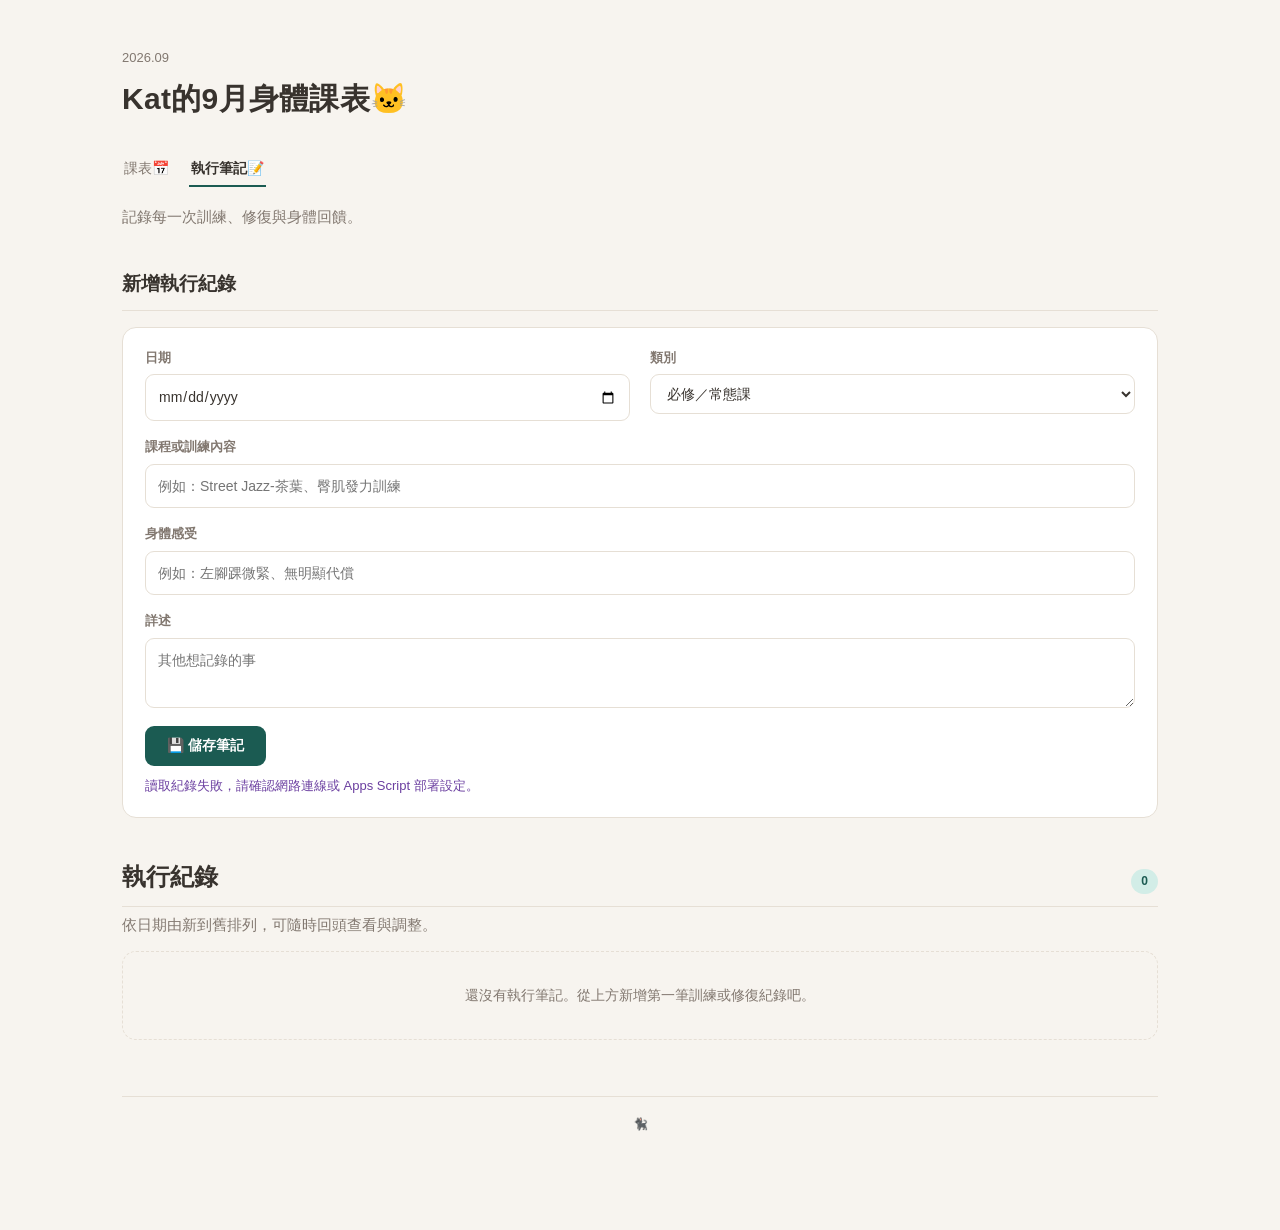
==== notes.html @ baeed86f "Update notes.html" ====
<!DOCTYPE html>
<html lang="zh-Hant">
<head>
<meta charset="UTF-8">
<meta name="viewport" content="width=device-width, initial-scale=1.0">
<title>Kat的9月身體課表🐱</title>
<link rel="stylesheet" href="style.css">
<style>
  .form-grid {
    display: grid;
    grid-template-columns: 1fr 1fr;
    gap: 16px 20px;
  }
  .field { display: flex; flex-direction: column; gap: 6px; }
  .field.full { grid-column: 1 / -1; }
  .field label { font-size: 13px; font-weight: 600; color: var(--ink-soft); }
  .field input,
  .field select,
  .field textarea {
    font: inherit;
    font-size: 14px;
    padding: 10px 12px;
    border: 1px solid var(--card-border);
    border-radius: var(--radius-sm);
    background: #fff;
    color: var(--ink);
  }
  .field textarea { resize: vertical; min-height: 70px; }
  .field input:focus,
  .field select:focus,
  .field textarea:focus {
    outline: none;
    border-color: var(--required);
  }
  .save-btn {
    margin-top: 18px;
    background: var(--required);
    color: #fff;
    border: none;
    border-radius: var(--radius-sm);
    padding: 11px 22px;
    font-size: 14px;
    font-weight: 600;
    cursor: pointer;
    display: inline-flex;
    align-items: center;
    gap: 8px;
  }
  .save-btn:hover { background: #275d59; }
  .save-btn:disabled { opacity: 0.6; cursor: default; }

  .section-head {
    display: flex;
    align-items: baseline;
    justify-content: space-between;
    border-bottom: 1px solid var(--card-border);
    padding-bottom: 10px;
    margin-bottom: 16px;
  }
  .section-head h2 { border: none; padding: 0; margin: 0; }
  .count-badge {
    font-size: 12px;
    background: var(--required-bg);
    color: var(--required);
    padding: 3px 10px;
    border-radius: 999px;
    font-weight: 700;
  }
  .list-empty {
    border: 1px dashed var(--card-border);
    border-radius: var(--radius);
    padding: 32px;
    text-align: center;
    color: var(--ink-soft);
    font-size: 14px;
  }
  .record {
    background: var(--card-bg);
    border: 1px solid var(--card-border);
    border-radius: var(--radius);
    padding: 16px 18px;
  }
  .record + .record { margin-top: 10px; }
  .record-head {
    display: flex;
    align-items: center;
    gap: 10px;
    flex-wrap: wrap;
    margin-bottom: 8px;
  }
  .record-head .date { font-weight: 700; font-size: 14px; }
  .record-row { font-size: 14px; margin: 4px 0; }
  .record-row .k { color: var(--ink-soft); margin-right: 6px; }
  .status-msg { font-size: 13px; margin-top: 10px; min-height: 18px; }
  .status-msg.error { color: var(--eval); }
  .status-msg.ok { color: var(--required); }

  @media (max-width: 760px) {
    .form-grid { grid-template-columns: 1fr; }
  }
</style>
</head>
<body>
<div class="page">

  <p class="eyebrow">2026.09</p>
  <h1>Kat的9月身體課表🐱</h1>

  <nav class="top-nav">
    <a href="index.html">課表📅</a>
    <a href="notes.html" class="active">執行筆記📝</a>
  </nav>

  <p class="subtitle" style="margin-top:18px;">記錄每一次訓練、修復與身體回饋。</p>

  <section>
    <h2>新增執行紀錄</h2>
    <div class="panel">
      <form id="record-form">
        <div class="form-grid">
          <div class="field">
            <label for="f-date">日期</label>
            <input type="date" id="f-date" required>
          </div>
          <div class="field">
            <label for="f-category">類別</label>
            <select id="f-category">
              <option value="必修／常態課">必修／常態課</option>
              <option value="練比賽">練比賽</option>
              <option value="培訓課">培訓課</option>
              <option value="培訓個人考核">培訓個人考核</option>
              <option value="休息日（復健修復日）">休息日（復健修復日）</option>
              <option value="比賽">比賽</option>
            </select>
          </div>
          <div class="field full">
            <label for="f-content">課程或訓練內容</label>
            <input type="text" id="f-content" placeholder="例如：Street Jazz-茶葉、臀肌發力訓練">
          </div>
          <div class="field full">
            <label for="f-feeling">身體感受</label>
            <input type="text" id="f-feeling" placeholder="例如：左腳踝微緊、無明顯代償">
          </div>
          <div class="field full">
            <label for="f-notes">詳述</label>
            <textarea id="f-notes" placeholder="其他想記錄的事"></textarea>
          </div>
        </div>
        <button type="submit" class="save-btn" id="save-btn">💾 儲存筆記</button>
        <div class="status-msg" id="status-msg"></div>
      </form>
    </div>
  </section>

  <section>
    <div class="section-head">
      <h2>執行紀錄</h2>
      <span class="count-badge" id="count-badge">0</span>
    </div>
    <p class="subtitle" style="margin-top:-10px; margin-bottom:14px;">依日期由新到舊排列，可隨時回頭查看與調整。</p>
    <div id="record-list">
      <div class="list-empty">還沒有執行筆記。從上方新增第一筆訓練或修復紀錄吧。</div>
    </div>
  </section>
  <footer class="page-footer">🐈‍⬛</footer>
</div>

<script>
/* =========================================================================
   設定：部署 Google Apps Script 後，把網址貼在這裡（見 README.md 說明）
   ========================================================================= */
const APPS_SCRIPT_URL = "https://script.google.com/macros/s/AKfycbySVd3Xya5lRk3UdAQt1q5fMiHv5o1clNNt7RWJyBEhRan_qo3HnUlLD-j3vZekSBdw/exec";

const form = document.getElementById('record-form');
const saveBtn = document.getElementById('save-btn');
const statusMsg = document.getElementById('status-msg');
const listEl = document.getElementById('record-list');
const countBadge = document.getElementById('count-badge');

function isConfigured() {
  return APPS_SCRIPT_URL && APPS_SCRIPT_URL.startsWith('http');
}

function setStatus(text, type) {
  statusMsg.textContent = text || '';
  statusMsg.className = 'status-msg' + (type ? ' ' + type : '');
}

function categoryClass(cat) {
  if (cat.includes('必修')) return 'required';
  if (cat.includes('練比賽')) return 'compete';
  if (cat.includes('培訓課')) return 'training';
  if (cat.includes('考核')) return 'eval';
  if (cat.includes('休息')) return 'rest';
  if (cat.includes('比賽')) return 'match';
  return 'required';
}

function renderRecords(records) {
  countBadge.textContent = records.length;
  if (!records.length) {
    listEl.innerHTML = '<div class="list-empty">還沒有執行筆記。從上方新增第一筆訓練或修復紀錄吧。</div>';
    return;
  }
  const sorted = [...records].sort((a, b) => (a.date < b.date ? 1 : -1));
  listEl.innerHTML = sorted.map(r => `
    <div class="record">
      <div class="record-head">
        <span class="date">${String(r.date).split('T')[0].split(' ')[0]}</span>
        <span class="tag ${categoryClass(r.category || '')}">${r.category || ''}</span>
      </div>
      ${r.content ? `<div class="record-row"><span class="k">課程／訓練內容</span>${r.content}</div>` : ''}
      ${r.feeling ? `<div class="record-row"><span class="k">身體感受</span>${r.feeling}</div>` : ''}
      ${r.notes ? `<div class="record-row"><span class="k">詳述</span>${r.notes}</div>` : ''}
    </div>
  `).join('');
}

async function loadRecords() {
  if (!isConfigured()) {
    setStatus('尚未設定 Apps Script 網址，請見 README.md 完成部署設定。', 'error');
    return;
  }
  try {
    const res = await fetch(`${APPS_SCRIPT_URL}?action=list`);
    const data = await res.json();
    renderRecords(data.records || []);
  } catch (err) {
    setStatus('讀取紀錄失敗，請確認網路連線或 Apps Script 部署設定。', 'error');
  }
}

form.addEventListener('submit', async (e) => {
  e.preventDefault();
  if (!isConfigured()) {
    setStatus('尚未設定 Apps Script 網址，請見 README.md 完成部署設定。', 'error');
    return;
  }

  const record = {
    date: document.getElementById('f-date').value,
    category: document.getElementById('f-category').value,
    content: document.getElementById('f-content').value.trim(),
    feeling: document.getElementById('f-feeling').value.trim(),
    notes: document.getElementById('f-notes').value.trim(),
  };

  if (!record.date) {
    setStatus('請選擇日期。', 'error');
    return;
  }

  saveBtn.disabled = true;
  setStatus('儲存中…');

  try {
    await fetch(APPS_SCRIPT_URL, {
      method: 'POST',
      headers: { 'Content-Type': 'text/plain;charset=utf-8' },
      body: JSON.stringify({ action: 'add', record }),
    });
    form.reset();
    setStatus('已儲存！', 'ok');
    await loadRecords();
  } catch (err) {
    setStatus('儲存失敗，請確認網路連線或 Apps Script 部署設定。', 'error');
  } finally {
    saveBtn.disabled = false;
  }
});

loadRecords();
</script>
</body>
</html>
---- style.css ----
/* ==========================================================================
   Kat 的 9 月身體重建課表 — 完整共用樣式 (style.css)
   ========================================================================== */

:root {
  --bg: #f7f4ef;          /* 溫暖的奶油杏白 */
  --card-bg: #ffffff;     /* 卡片純白 */
  --card-border: #e6dfd5; /* 暖調灰邊框 */
  --ink: #38332e;         /* 深可可色字體 */
  --ink-soft: #827870;    /* 次要文字 */

  /* 高對比、色彩分明且不撞色的人氣標籤色彩 */
  --required: #1b5b52;      /* 必修／常態課：深松石綠 */
  --required-bg: #d2ede7;
  
  --compete: #b83265;       /* 練比賽：桃粉色 */
  --compete-bg: #fce4ed;
  
  --training: #285494;      /* 培訓課：海軍藍 */
  --training-bg: #e2ecfd;
  
  --eval: #6b3fa0;          /* 培訓個人考核：神祕質感紫 */
  --eval-bg: #ece2f5;       /* 培訓個人考核背景：淺粉紫 */
  
  --rest: #37434f;          /* 休息日文字：深石板藍灰 */
  --rest-bg: #cfd6de;       /* 休息日整格背景：有感的灰藍色 */
  --rest-border: #b0bcc8;   /* 休息日整格邊框 */
  
  --match: #c46210;         /* 比賽：鮮明亮橘色 */
  --match-bg: #faeade;

  --warn-bg: #f7eae5;
  --warn-ink: #994c42;

  --nextmonth-bg: #f0f3f8;
  --nextmonth-border: #d4def0;
  --nextmonth-ink: #5a6e8c;

  --radius: 14px;
  --radius-sm: 9px;
}

* { box-sizing: border-box; }

html, body {
  margin: 0;
  padding: 0;
}

body {
  background: var(--bg);
  color: var(--ink);
  font-family: "Noto Sans TC", "PingFang TC", "Microsoft JhengHei", -apple-system, BlinkMacSystemFont, sans-serif;
  line-height: 1.6;
  -webkit-font-smoothing: antialiased;
}

.page {
  max-width: 1100px;
  margin: 0 auto;
  padding: 48px 32px 96px;
}

.eyebrow {
  font-size: 13px;
  color: var(--ink-soft);
  margin: 0 0 6px;
}

h1 {
  font-size: 30px;
  font-weight: 700;
  letter-spacing: 0.01em;
  margin: 0 0 8px;
  color: var(--ink);
}

.subtitle {
  color: var(--ink-soft);
  font-size: 15px;
  margin: 0;
}

.top-nav {
  display: flex;
  gap: 18px;
  margin: 28px 0 8px;
  font-size: 14px;
}

.top-nav a {
  color: var(--ink-soft);
  text-decoration: none;
  padding: 6px 2px;
  border-bottom: 2px solid transparent;
}

.top-nav a.active {
  color: var(--ink);
  border-bottom-color: var(--required);
  font-weight: 600;
}

.top-nav a:hover {
  color: var(--ink);
}

section {
  margin-top: 40px;
}

section > h2 {
  font-size: 19px;
  font-weight: 700;
  margin: 0 0 16px;
  color: var(--ink);
  border-bottom: 1px solid var(--card-border);
  padding-bottom: 10px;
}

.panel {
  background: var(--card-bg);
  border: 1px solid var(--card-border);
  border-radius: var(--radius);
  padding: 20px 22px;
}

.panel + .panel {
  margin-top: 14px;
}

.panel h3 {
  font-size: 14px;
  font-weight: 700;
  margin: 0 0 12px;
  color: var(--ink-soft);
}

.condition-row {
  display: grid;
  grid-template-columns: 96px 1fr;
  gap: 4px 16px;
  padding: 8px 0;
  border-top: 1px solid var(--card-border);
  font-size: 14px;
}

.condition-row:first-of-type { border-top: none; }

.condition-row .label {
  font-weight: 700;
  color: var(--compete);
}

.condition-row .flow span {
  color: var(--ink-soft);
}

.condition-row .flow .arrow {
  margin: 0 6px;
  color: #b7c0b9;
}

.panel p {
  margin: 6px 0;
  font-size: 14px;
}

/* legend */
.legend {
  display: flex;
  flex-wrap: wrap;
  gap: 8px 22px;
  font-size: 13px;
  color: var(--ink-soft);
  padding-bottom: 14px;
  border-bottom: 1px solid var(--card-border);
  margin-bottom: 16px;
}

.legend .dot {
  display: inline-block;
  width: 9px;
  height: 9px;
  border-radius: 2px;
  margin-right: 6px;
}

.dot.required { background: var(--required); }
.dot.compete { background: var(--compete); }
.dot.training { background: var(--training); }
.dot.eval { background: var(--eval); }
.dot.rest { background: var(--rest); }
.dot.match { background: var(--match); }

/* calendar (桌面版) */
.calendar-head {
  display: grid;
  grid-template-columns: repeat(7, 1fr);
  gap: 10px;
  font-size: 13px;
  color: var(--ink-soft);
  text-align: left;
  padding: 0 2px 8px;
}

.calendar {
  display: grid;
  grid-template-columns: repeat(7, 1fr);
  gap: 4px;
}

.day {
  background: var(--card-bg);
  border: 1px solid var(--card-border);
  border-radius: var(--radius-sm);
  min-height: 108px;
  padding: 10px 10px 8px;
  display: flex;
  flex-direction: column;
  gap: 6px;
  position: relative;
}

/* 讓整格休息日直接變暗、換色與加深邊框 */
.day.has-rest {
  background: var(--rest-bg) !important;
  border-color: var(--rest-border) !important;
}

.day.has-rest .date {
  color: var(--rest) !important;
}

.day.next-month {
  background: var(--nextmonth-bg);
  border-color: var(--nextmonth-border);
}

.day.next-month .date {
  color: var(--nextmonth-ink);
}

.day-top {
  display: flex;
  align-items: baseline;
  gap: 6px;
}

.day .date {
  font-weight: 700;
  font-size: 13px;
  color: var(--ink);
}

.day .weekday {
  display: none;
  font-size: 12px;
  color: var(--ink-soft);
}

.day-tags {
  display: flex;
  flex-direction: column;
  gap: 6px;
  flex: 1;
}

.tag {
  display: block;
  font-size: 11px;
  padding: 4px 6px;
  border-radius: 5px;
  line-height: 1.3;
  width: 100%;
  word-break: break-all;
  box-sizing: border-box;
}

.tag.required { background: var(--required-bg); color: var(--required); }
.tag.compete { background: var(--compete-bg); color: var(--compete); }
.tag.training { background: var(--training-bg); color: var(--training); }
.tag.eval { background: var(--eval-bg); color: var(--eval); }
.tag.rest { background: transparent; color: var(--rest); font-weight: 700; padding: 2px 0; }
.tag.match { background: var(--match-bg); color: var(--match); }

/* section header row */
.section-head {
  display: flex;
  align-items: baseline;
  justify-content: space-between;
  flex-wrap: wrap;
  gap: 10px 16px;
  border-bottom: 1px solid var(--card-border);
  padding-bottom: 10px;
  margin-bottom: 16px;
}

.section-head h2 { border: none; padding: 0; margin: 0; }

.count-badge {
  font-size: 12px;
  background: var(--required-bg);
  color: var(--required);
  padding: 3px 10px;
  border-radius: 999px;
  font-weight: 700;
}

/* calendar edit mode */
.section-head-controls {
  display: flex;
  align-items: center;
  gap: 10px;
  font-size: 12px;
}

.sync-status {
  color: var(--ink-soft);
}

.sync-status.error {
  color: var(--eval);
}

.edit-toggle-btn {
  font-size: 13px;
  font-weight: 600;
  background: var(--card-bg);
  border: 1px solid var(--card-border);
  color: var(--ink);
  padding: 6px 14px;
  border-radius: 999px;
  cursor: pointer;
}

.edit-toggle-btn:hover { background: #eef1ec; }

.edit-toggle-btn.active {
  background: var(--required);
  color: #fff;
  border-color: var(--required);
}

.tag-wrap {
  display: inline-flex;
  align-items: center;
  gap: 5px;
  width: 100%;
}

.tag-remove {
  border: none;
  background: rgba(0, 0, 0, 0.18);
  color: #fff;
  width: 15px;
  height: 15px;
  border-radius: 50%;
  font-size: 10px;
  line-height: 15px;
  text-align: center;
  cursor: pointer;
  padding: 0;
  flex-shrink: 0;
}

.tag-remove:hover { background: rgba(0, 0, 0, 0.32); }

.add-tag-btn {
  align-self: flex-start;
  font-size: 12px;
  border: 1px dashed var(--card-border);
  background: transparent;
  color: var(--ink-soft);
  border-radius: 5px;
  padding: 2px 8px;
  cursor: pointer;
  margin-top: 2px;
}

.add-tag-btn:hover { border-color: var(--required); color: var(--required); }

.add-tag-form {
  display: flex;
  flex-direction: column;
  gap: 4px;
  margin-top: 4px;
  background: #fff;
  border: 1px solid var(--card-border);
  border-radius: 6px;
  padding: 6px;
}

.add-tag-form select,
.add-tag-form input {
  font: inherit;
  font-size: 12px;
  padding: 4px 6px;
  border: 1px solid var(--card-border);
  border-radius: 4px;
}

.add-tag-form .row {
  display: flex;
  gap: 4px;
}

.add-tag-form button {
  font-size: 12px;
  padding: 3px 8px;
  border-radius: 4px;
  border: none;
  cursor: pointer;
}

.add-tag-form .confirm { background: var(--required); color: #fff; }
.add-tag-form .cancel { background: var(--card-border); color: var(--ink); }

/* warning box */
.warning-box {
  background: var(--warn-bg);
  border-radius: var(--radius);
  padding: 16px 20px;
  margin-top: 16px;
}

.warning-box .warn-line {
  display: flex;
  gap: 8px;
  font-size: 14px;
  color: var(--warn-ink);
  padding: 4px 0;
}

.warning-box .warn-line::before {
  content: "\26A0";
  flex-shrink: 0;
}

/* daily tasks two-column */
.two-col {
  display: grid;
  grid-template-columns: 1fr 1fr;
  gap: 24px;
}

.two-col h4 {
  font-size: 14px;
  margin: 0 0 8px;
  color: var(--ink);
}

.two-col ul {
  margin: 0 0 18px;
  padding-left: 18px;
  font-size: 14px;
}

.two-col ul:last-child { margin-bottom: 0; }

footer.page-footer {
  margin-top: 56px;
  padding-top: 18px;
  border-top: 1px solid var(--card-border);
  font-size: 12px;
  color: var(--ink-soft);
  text-align: center;
}

/* ==========================================================================
   手機版響應式設定（維持橫向 7 天，但加寬格子與文字空間）
   ========================================================================== */
@media (max-width: 768px) {
  .calendar-scroll-container {
    width: 100% !important;
    overflow-x: auto !important;
    -webkit-overflow-scrolling: touch;
    margin-bottom: 1rem;
    display: block !important;
  }

  /* 橫向星期標頭，加大寬度讓文字不擠壓 */
  .calendar-scroll-container .calendar-head {
    min-width: 910px !important;
    display: grid !important;
    grid-template-columns: repeat(7, 130px) !important;
    gap: 6px !important;
  }

  /* 橫向日曆格線，強制 7 欄並排 */
  .calendar-scroll-container .calendar {
    min-width: 910px !important;
    display: grid !important;
    grid-template-columns: repeat(7, 130px) !important;
    gap: 6px !important;
  }

  .calendar-scroll-container .calendar-head > div {
    text-align: center !important;
    font-weight: 600;
  }

  /* 每個日曆格子的寬度放大到 130px，取消不必要的直向拉伸 */
  .calendar-scroll-container .calendar > .day {
    width: 130px !important;
    min-width: 130px !important;
    min-height: 120px !important;
    display: flex !important;
    flex-direction: column !important;
  }

  .page { 
    padding: 32px 16px 64px; 
  }

  .two-col { 
    grid-template-columns: 1fr; 
    gap: 4px; 
  }
  
  .condition-row { 
    grid-template-columns: 72px 1fr; 
  }

  .legend {
    gap: 6px 14px;
  }

  .section-head-controls {
    width: 100%;
    justify-content: space-between;
  }
}
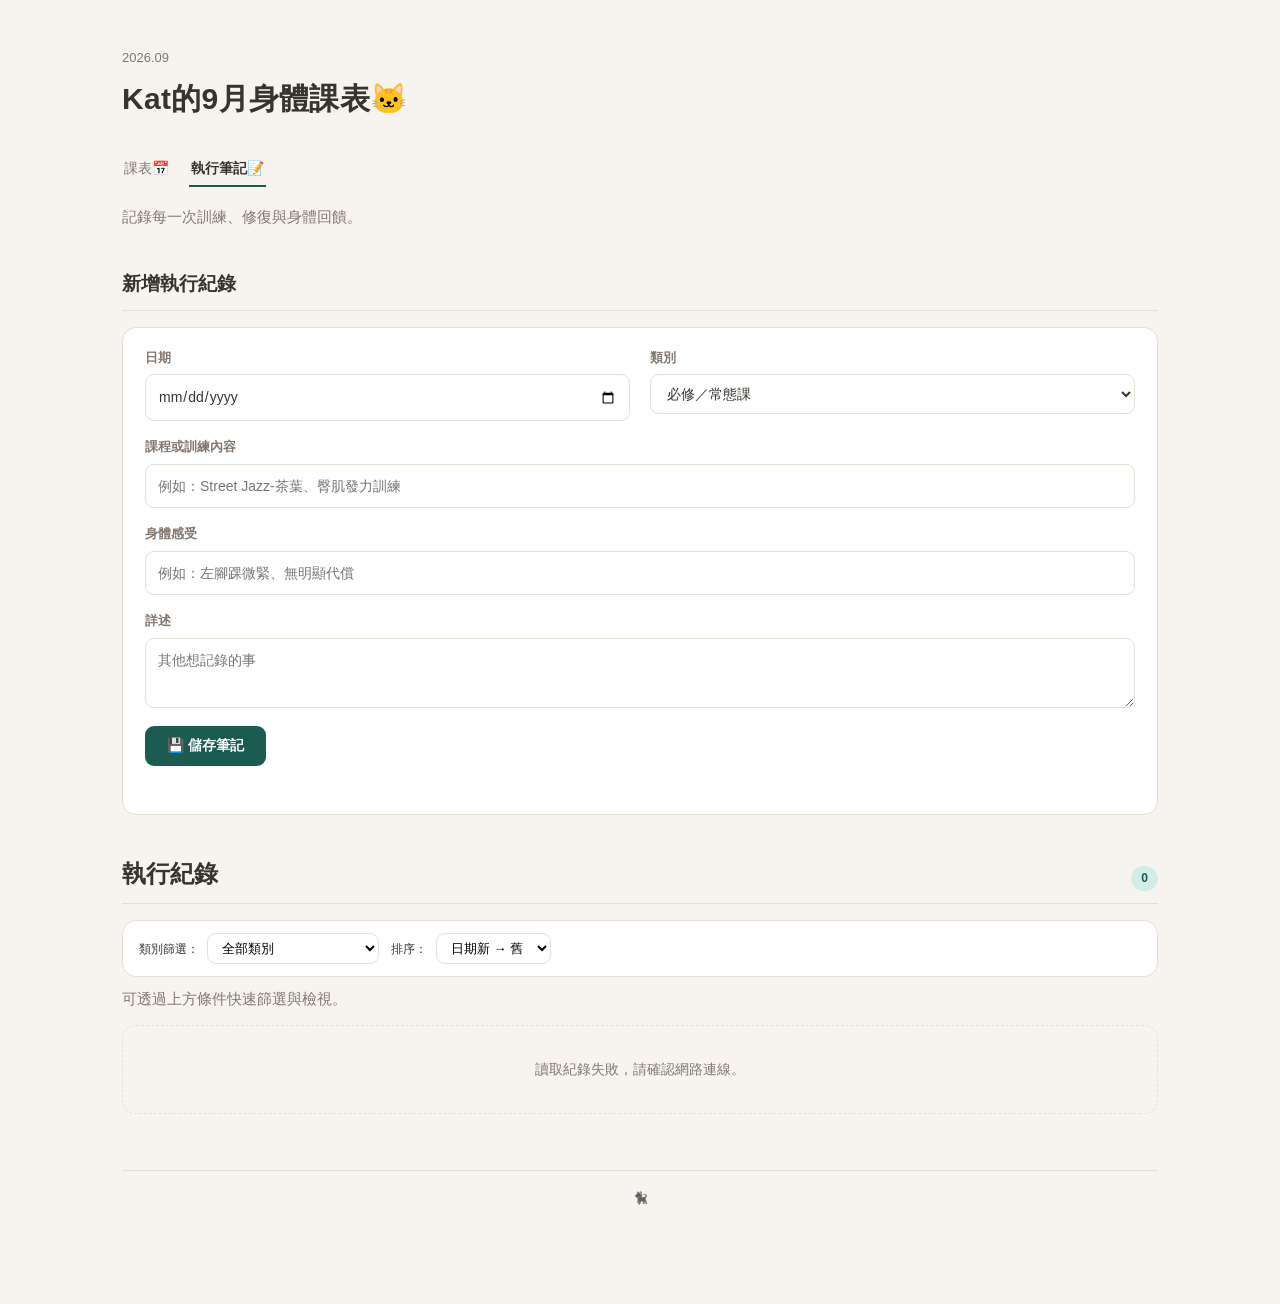
==== commit 3c62a2bf: "Update notes.html" ====
--- a/notes.html
+++ b/notes.html
@@ -3,7 +3,7 @@
 <head>
 <meta charset="UTF-8">
 <meta name="viewport" content="width=device-width, initial-scale=1.0">
-<title>Kat的9月身體課表🐱</title>
+<title>Kat的9月身體課表🐱 - 執行筆記</title>
 <link rel="stylesheet" href="style.css">
 <style>
   .form-grid {
@@ -49,6 +49,27 @@
   .save-btn:hover { background: #275d59; }
   .save-btn:disabled { opacity: 0.6; cursor: default; }
 
+  /* 篩選工具列樣式 */
+  .filter-bar {
+    display: flex;
+    gap: 12px;
+    margin-bottom: 16px;
+    flex-wrap: wrap;
+    align-items: center;
+    background: var(--card-bg);
+    border: 1px solid var(--card-border);
+    padding: 12px 16px;
+    border-radius: var(--radius);
+  }
+  .filter-bar select, .filter-bar input {
+    font: inherit;
+    font-size: 13px;
+    padding: 6px 10px;
+    border: 1px solid var(--card-border);
+    border-radius: var(--radius-sm);
+    background: #fff;
+  }
+
   .section-head {
     display: flex;
     align-items: baseline;
@@ -79,6 +100,7 @@
     border: 1px solid var(--card-border);
     border-radius: var(--radius);
     padding: 16px 18px;
+    position: relative;
   }
   .record + .record { margin-top: 10px; }
   .record-head {
@@ -87,8 +109,31 @@
     gap: 10px;
     flex-wrap: wrap;
     margin-bottom: 8px;
+    justify-content: space-between;
+  }
+  .record-head-left {
+    display: flex;
+    align-items: center;
+    gap: 10px;
   }
   .record-head .date { font-weight: 700; font-size: 14px; }
+  .record-actions {
+    display: flex;
+    gap: 8px;
+  }
+  .record-actions button {
+    background: none;
+    border: 1px solid var(--card-border);
+    padding: 2px 8px;
+    border-radius: 4px;
+    font-size: 12px;
+    cursor: pointer;
+    color: var(--ink-soft);
+  }
+  .record-actions button:hover {
+    background: #f0f0f0;
+    color: var(--ink);
+  }
   .record-row { font-size: 14px; margin: 4px 0; }
   .record-row .k { color: var(--ink-soft); margin-right: 6px; }
   .status-msg { font-size: 13px; margin-top: 10px; min-height: 18px; }
@@ -157,7 +202,31 @@
       <h2>執行紀錄</h2>
       <span class="count-badge" id="count-badge">0</span>
     </div>
-    <p class="subtitle" style="margin-top:-10px; margin-bottom:14px;">依日期由新到舊排列，可隨時回頭查看與調整。</p>
+
+    <!-- 篩選與排序工具列 -->
+    <div class="filter-bar">
+      <div>
+        <label for="filter-category" style="font-size:12px; margin-right:4px;">類別篩選：</label>
+        <select id="filter-category">
+          <option value="">全部類別</option>
+          <option value="必修／常態課">必修／常態課</option>
+          <option value="練比賽">練比賽</option>
+          <option value="培訓課">培訓課</option>
+          <option value="培訓個人考核">培訓個人考核</option>
+          <option value="休息日（復健修復日）">休息日（復健修復日）</option>
+          <option value="比賽">比賽</option>
+        </select>
+      </div>
+      <div>
+        <label for="sort-order" style="font-size:12px; margin-right:4px;">排序：</label>
+        <select id="sort-order">
+          <option value="desc">日期新 → 舊</option>
+          <option value="asc">日期舊 → 新</option>
+        </select>
+      </div>
+    </div>
+
+    <p class="subtitle" style="margin-top:-6px; margin-bottom:14px;">可透過上方條件快速篩選與檢視。</p>
     <div id="record-list">
       <div class="list-empty">還沒有執行筆記。從上方新增第一筆訓練或修復紀錄吧。</div>
     </div>
@@ -165,20 +234,21 @@
   <footer class="page-footer">🐈‍⬛</footer>
 </div>
 
+<script src="config.js"></script>
 <script>
-/* =========================================================================
-   設定：部署 Google Apps Script 後，把網址貼在這裡（見 README.md 說明）
-   ========================================================================= */
-const APPS_SCRIPT_URL = "https://script.google.com/macros/s/AKfycbySVd3Xya5lRk3UdAQt1q5fMiHv5o1clNNt7RWJyBEhRan_qo3HnUlLD-j3vZekSBdw/exec";
-
 const form = document.getElementById('record-form');
 const saveBtn = document.getElementById('save-btn');
 const statusMsg = document.getElementById('status-msg');
 const listEl = document.getElementById('record-list');
 const countBadge = document.getElementById('count-badge');
+const filterCategoryEl = document.getElementById('filter-category');
+const sortOrderEl = document.getElementById('sort-order');
+
+let allRecords = [];
+let editingRecordId = null; // 紀錄目前正在編輯哪一筆紀錄的 ID
 
 function isConfigured() {
-  return APPS_SCRIPT_URL && APPS_SCRIPT_URL.startsWith('http');
+  return typeof APPS_SCRIPT_URL === 'string' && APPS_SCRIPT_URL.startsWith('http');
 }
 
 function setStatus(text, type) {
@@ -196,46 +266,134 @@
   return 'required';
 }
 
-function renderRecords(records) {
-  countBadge.textContent = records.length;
-  if (!records.length) {
-    listEl.innerHTML = '<div class="list-empty">還沒有執行筆記。從上方新增第一筆訓練或修復紀錄吧。</div>';
+const WEEKDAY_LABELS = ['Sun.', 'Mon.', 'Tue.', 'Wed.', 'Thu.', 'Fri.', 'Sat.'];
+
+function formatDateDisplay(dateStr) {
+  if (!dateStr) return '';
+  const cleanStr = String(dateStr).substring(0, 10);
+  const [y, m, d] = cleanStr.split('-').map(Number);
+  if (!y || !m || !d) return cleanStr;
+
+  const dateObj = new Date(y, m - 1, d);
+  const weekday = WEEKDAY_LABELS[dateObj.getDay()] || '';
+
+  const mm = String(m).padStart(2, '0');
+  const dd = String(d).padStart(2, '0');
+
+  return `${y}.${mm}.${dd} (${weekday})`;
+}
+
+function renderRecords() {
+  const selectedCategory = filterCategoryEl.value;
+  const sortOrder = sortOrderEl.value;
+
+  // 1. 篩選
+  let filtered = allRecords.filter(r => {
+    if (selectedCategory && r.category !== selectedCategory) return false;
+    return true;
+  });
+
+  // 2. 排序
+  filtered.sort((a, b) => {
+    if (sortOrder === 'asc') {
+      return a.date > b.date ? 1 : -1;
+    } else {
+      return a.date < b.date ? 1 : -1;
+    }
+  });
+
+  countBadge.textContent = filtered.length;
+
+  if (!filtered.length) {
+    listEl.innerHTML = '<div class="list-empty">沒有符合條件的執行筆記。</div>';
     return;
   }
-  const sorted = [...records].sort((a, b) => (a.date < b.date ? 1 : -1));
-  listEl.innerHTML = sorted.map(r => `
-    <div class="record">
-      <div class="record-head">
-        <span class="date">${String(r.date).split('T')[0].split(' ')[0]}</span>
-        <span class="tag ${categoryClass(r.category || '')}">${r.category || ''}</span>
+
+  listEl.innerHTML = filtered.map(r => {
+    // 如果這筆記錄正在編輯中，顯示編輯表單
+    if (editingRecordId === r.id) {
+      return `
+        <div class="record edit-mode">
+          <div class="form-grid" style="margin-bottom: 12px;">
+            <div class="field">
+              <label>日期</label>
+              <input type="date" id="edit-date-${r.id}" value="${r.date.substring(0, 10)}">
+            </div>
+            <div class="field">
+              <label>類別</label>
+              <select id="edit-category-${r.id}">
+                <option value="必修／常態課" ${r.category === '必修／常態課' ? 'selected' : ''}>必修／常態課</option>
+                <option value="練比賽" ${r.category === '練比賽' ? 'selected' : ''}>練比賽</option>
+                <option value="培訓課" ${r.category === '培訓課' ? 'selected' : ''}>培訓課</option>
+                <option value="培訓個人考核" ${r.category === '培訓個人考核' ? 'selected' : ''}>培訓個人考核</option>
+                <option value="休息日（復健修復日）" ${r.category === '休息日（復健修復日）' ? 'selected' : ''}>休息日（復健修復日）</option>
+                <option value="比賽" ${r.category === '比賽' ? 'selected' : ''}>比賽</option>
+              </select>
+            </div>
+            <div class="field full">
+              <label>課程或訓練內容</label>
+              <input type="text" id="edit-content-${r.id}" value="${escapeHtml(r.content || '')}">
+            </div>
+            <div class="field full">
+              <label>身體感受</label>
+              <input type="text" id="edit-feeling-${r.id}" value="${escapeHtml(r.feeling || '')}">
+            </div>
+            <div class="field full">
+              <label>詳述</label>
+              <textarea id="edit-notes-${r.id}">${escapeHtml(r.notes || '')}</textarea>
+            </div>
+          </div>
+          <div style="display: flex; gap: 8px;">
+            <button type="button" class="save-btn" style="margin-top:0; padding:6px 14px; font-size:13px;" onclick="saveEdit('${r.id}')">儲存</button>
+            <button type="button" style="background:#ccc; border:none; padding:6px 14px; border-radius:4px; cursor:pointer; font-size:13px;" onclick="cancelEdit()">取消</button>
+          </div>
+        </div>
+      `;
+    }
+
+    // 一般顯示
+    return `
+      <div class="record">
+        <div class="record-head">
+          <div class="record-head-left">
+            <span class="date">${formatDateDisplay(r.date)}</span>
+            <span class="tag ${categoryClass(r.category || '')}">${r.category || ''}</span>
+          </div>
+          <div class="record-actions">
+            <button type="button" onclick="startEdit('${r.id}')">✏️ 編輯</button>
+            <button type="button" onclick="deleteRecord('${r.id}')">🗑️ 刪除</button>
+          </div>
+        </div>
+        ${r.content ? `<div class="record-row"><span class="k">課程／訓練內容</span>${r.content}</div>` : ''}
+        ${r.feeling ? `<div class="record-row"><span class="k">身體感受</span>${r.feeling}</div>` : ''}
+        ${r.notes ? `<div class="record-row"><span class="k">詳述</span>${r.notes}</div>` : ''}
       </div>
-      ${r.content ? `<div class="record-row"><span class="k">課程／訓練內容</span>${r.content}</div>` : ''}
-      ${r.feeling ? `<div class="record-row"><span class="k">身體感受</span>${r.feeling}</div>` : ''}
-      ${r.notes ? `<div class="record-row"><span class="k">詳述</span>${r.notes}</div>` : ''}
-    </div>
-  `).join('');
+    `;
+  }).join('');
+}
+
+function escapeHtml(str) {
+  return String(str).replace(/[&<>"']/g, c => ({ '&': '&amp;', '<': '&lt;', '>': '&gt;', '"': '&quot;', "'": '&#39;' }[c]));
 }
 
 async function loadRecords() {
   if (!isConfigured()) {
-    setStatus('尚未設定 Apps Script 網址，請見 README.md 完成部署設定。', 'error');
+    listEl.innerHTML = '<div class="list-empty">尚未設定 Apps Script 網址。</div>';
     return;
   }
   try {
     const res = await fetch(`${APPS_SCRIPT_URL}?action=list`);
     const data = await res.json();
-    renderRecords(data.records || []);
+    allRecords = data.records || [];
+    renderRecords();
   } catch (err) {
-    setStatus('讀取紀錄失敗，請確認網路連線或 Apps Script 部署設定。', 'error');
+    listEl.innerHTML = '<div class="list-empty">讀取紀錄失敗，請確認網路連線。</div>';
   }
 }
 
 form.addEventListener('submit', async (e) => {
   e.preventDefault();
-  if (!isConfigured()) {
-    setStatus('尚未設定 Apps Script 網址，請見 README.md 完成部署設定。', 'error');
-    return;
-  }
+  if (!isConfigured()) return;
 
   const record = {
     date: document.getElementById('f-date').value,
@@ -263,11 +421,63 @@
     setStatus('已儲存！', 'ok');
     await loadRecords();
   } catch (err) {
-    setStatus('儲存失敗，請確認網路連線或 Apps Script 部署設定。', 'error');
+    setStatus('儲存失敗。', 'error');
   } finally {
     saveBtn.disabled = false;
   }
 });
+
+// 編輯相關控制函式
+function startEdit(id) {
+  editingRecordId = id;
+  renderRecords();
+}
+
+function cancelEdit() {
+  editingRecordId = null;
+  renderRecords();
+}
+
+async function saveEdit(id) {
+  const updatedRecord = {
+    id: id,
+    date: document.getElementById(`edit-date-${id}`).value,
+    category: document.getElementById(`edit-category-${id}`).value,
+    content: document.getElementById(`edit-content-${id}`).value.trim(),
+    feeling: document.getElementById(`edit-feeling-${id}`).value.trim(),
+    notes: document.getElementById(`edit-notes-${id}`).value.trim(),
+  };
+
+  try {
+    await fetch(APPS_SCRIPT_URL, {
+      method: 'POST',
+      headers: { 'Content-Type': 'text/plain;charset=utf-8' },
+      body: JSON.stringify({ action: 'update', record: updatedRecord }),
+    });
+    editingRecordId = null;
+    await loadRecords();
+  } catch (err) {
+    alert('更新失敗，請稍後再試');
+  }
+}
+
+async function deleteRecord(id) {
+  if (!confirm('確定要刪除這筆執行紀錄嗎？')) return;
+  try {
+    await fetch(APPS_SCRIPT_URL, {
+      method: 'POST',
+      headers: { 'Content-Type': 'text/plain;charset=utf-8' },
+      body: JSON.stringify({ action: 'delete', id: id }),
+    });
+    await loadRecords();
+  } catch (err) {
+    alert('刪除失敗，請稍後再試');
+  }
+}
+
+// 監聽篩選與排序變動
+filterCategoryEl.addEventListener('change', renderRecords);
+sortOrderEl.addEventListener('change', renderRecords);
 
 loadRecords();
 </script>
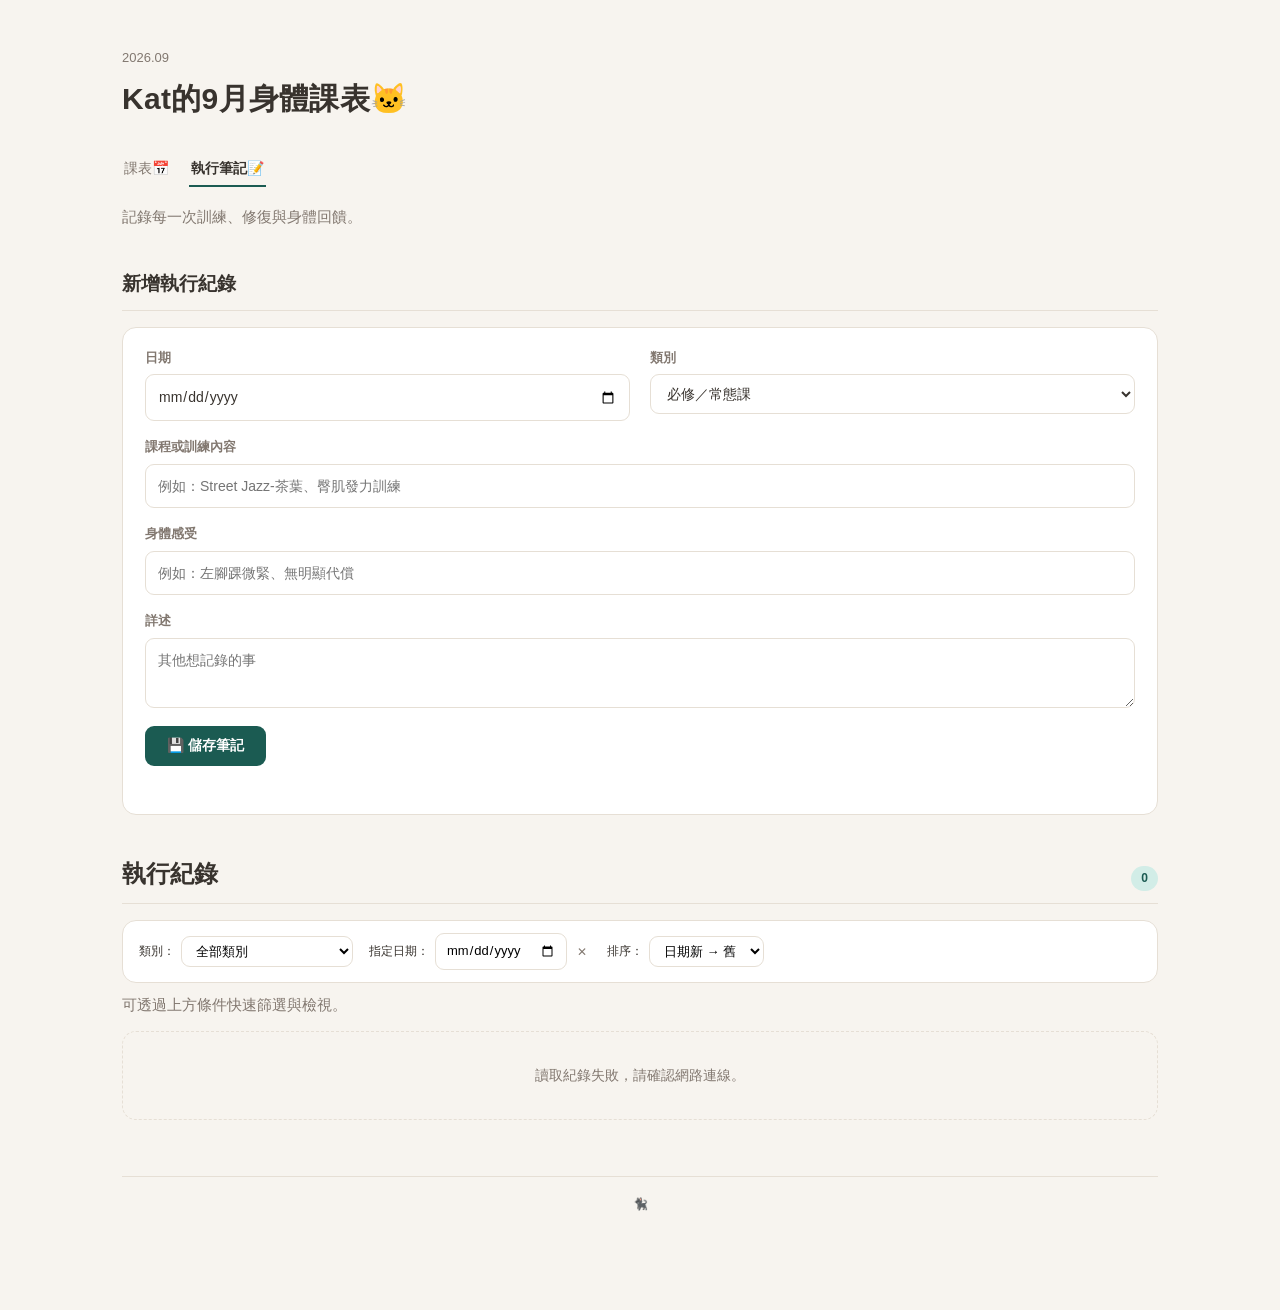
==== commit c13f2f70: "Update notes.html" ====
--- a/notes.html
+++ b/notes.html
@@ -52,7 +52,7 @@
   /* 篩選工具列樣式 */
   .filter-bar {
     display: flex;
-    gap: 12px;
+    gap: 16px;
     margin-bottom: 16px;
     flex-wrap: wrap;
     align-items: center;
@@ -61,6 +61,11 @@
     padding: 12px 16px;
     border-radius: var(--radius);
   }
+  .filter-group {
+    display: flex;
+    align-items: center;
+    gap: 6px;
+  }
   .filter-bar select, .filter-bar input {
     font: inherit;
     font-size: 13px;
@@ -69,6 +74,15 @@
     border-radius: var(--radius-sm);
     background: #fff;
   }
+  .clear-date-btn {
+    background: none;
+    border: none;
+    color: var(--ink-soft);
+    cursor: pointer;
+    font-size: 12px;
+    padding: 2px 4px;
+  }
+  .clear-date-btn:hover { color: var(--ink); }
 
   .section-head {
     display: flex;
@@ -203,10 +217,10 @@
       <span class="count-badge" id="count-badge">0</span>
     </div>
 
-    <!-- 篩選與排序工具列 -->
+    <!-- 篩選與排序工具列（包含指定日期） -->
     <div class="filter-bar">
-      <div>
-        <label for="filter-category" style="font-size:12px; margin-right:4px;">類別篩選：</label>
+      <div class="filter-group">
+        <label for="filter-category" style="font-size:12px;">類別：</label>
         <select id="filter-category">
           <option value="">全部類別</option>
           <option value="必修／常態課">必修／常態課</option>
@@ -217,8 +231,15 @@
           <option value="比賽">比賽</option>
         </select>
       </div>
-      <div>
-        <label for="sort-order" style="font-size:12px; margin-right:4px;">排序：</label>
+
+      <div class="filter-group">
+        <label for="filter-date" style="font-size:12px;">指定日期：</label>
+        <input type="date" id="filter-date">
+        <button type="button" class="clear-date-btn" id="clear-date" title="清除日期">✕</button>
+      </div>
+
+      <div class="filter-group">
+        <label for="sort-order" style="font-size:12px;">排序：</label>
         <select id="sort-order">
           <option value="desc">日期新 → 舊</option>
           <option value="asc">日期舊 → 新</option>
@@ -242,10 +263,12 @@
 const listEl = document.getElementById('record-list');
 const countBadge = document.getElementById('count-badge');
 const filterCategoryEl = document.getElementById('filter-category');
+const filterDateEl = document.getElementById('filter-date');
+const clearDateBtn = document.getElementById('clear-date');
 const sortOrderEl = document.getElementById('sort-order');
 
 let allRecords = [];
-let editingRecordId = null; // 紀錄目前正在編輯哪一筆紀錄的 ID
+let editingRecordId = null;
 
 function isConfigured() {
   return typeof APPS_SCRIPT_URL === 'string' && APPS_SCRIPT_URL.startsWith('http');
@@ -285,11 +308,16 @@
 
 function renderRecords() {
   const selectedCategory = filterCategoryEl.value;
+  const selectedDate = filterDateEl.value;
   const sortOrder = sortOrderEl.value;
 
-  // 1. 篩選
+  // 1. 篩選（類別 + 指定日期）
   let filtered = allRecords.filter(r => {
     if (selectedCategory && r.category !== selectedCategory) return false;
+    if (selectedDate) {
+      const rDateClean = String(r.date).substring(0, 10);
+      if (rDateClean !== selectedDate) return false;
+    }
     return true;
   });
 
@@ -310,7 +338,6 @@
   }
 
   listEl.innerHTML = filtered.map(r => {
-    // 如果這筆記錄正在編輯中，顯示編輯表單
     if (editingRecordId === r.id) {
       return `
         <div class="record edit-mode">
@@ -351,7 +378,6 @@
       `;
     }
 
-    // 一般顯示
     return `
       <div class="record">
         <div class="record-head">
@@ -427,7 +453,6 @@
   }
 });
 
-// 編輯相關控制函式
 function startEdit(id) {
   editingRecordId = id;
   renderRecords();
@@ -475,9 +500,16 @@
   }
 }
 
-// 監聽篩選與排序變動
+// 監聽篩選、指定日期與排序變動
 filterCategoryEl.addEventListener('change', renderRecords);
+filterDateEl.addEventListener('change', renderRecords);
 sortOrderEl.addEventListener('change', renderRecords);
+
+// 清除指定日期按鈕
+clearDateBtn.addEventListener('click', () => {
+  filterDateEl.value = '';
+  renderRecords();
+});
 
 loadRecords();
 </script>
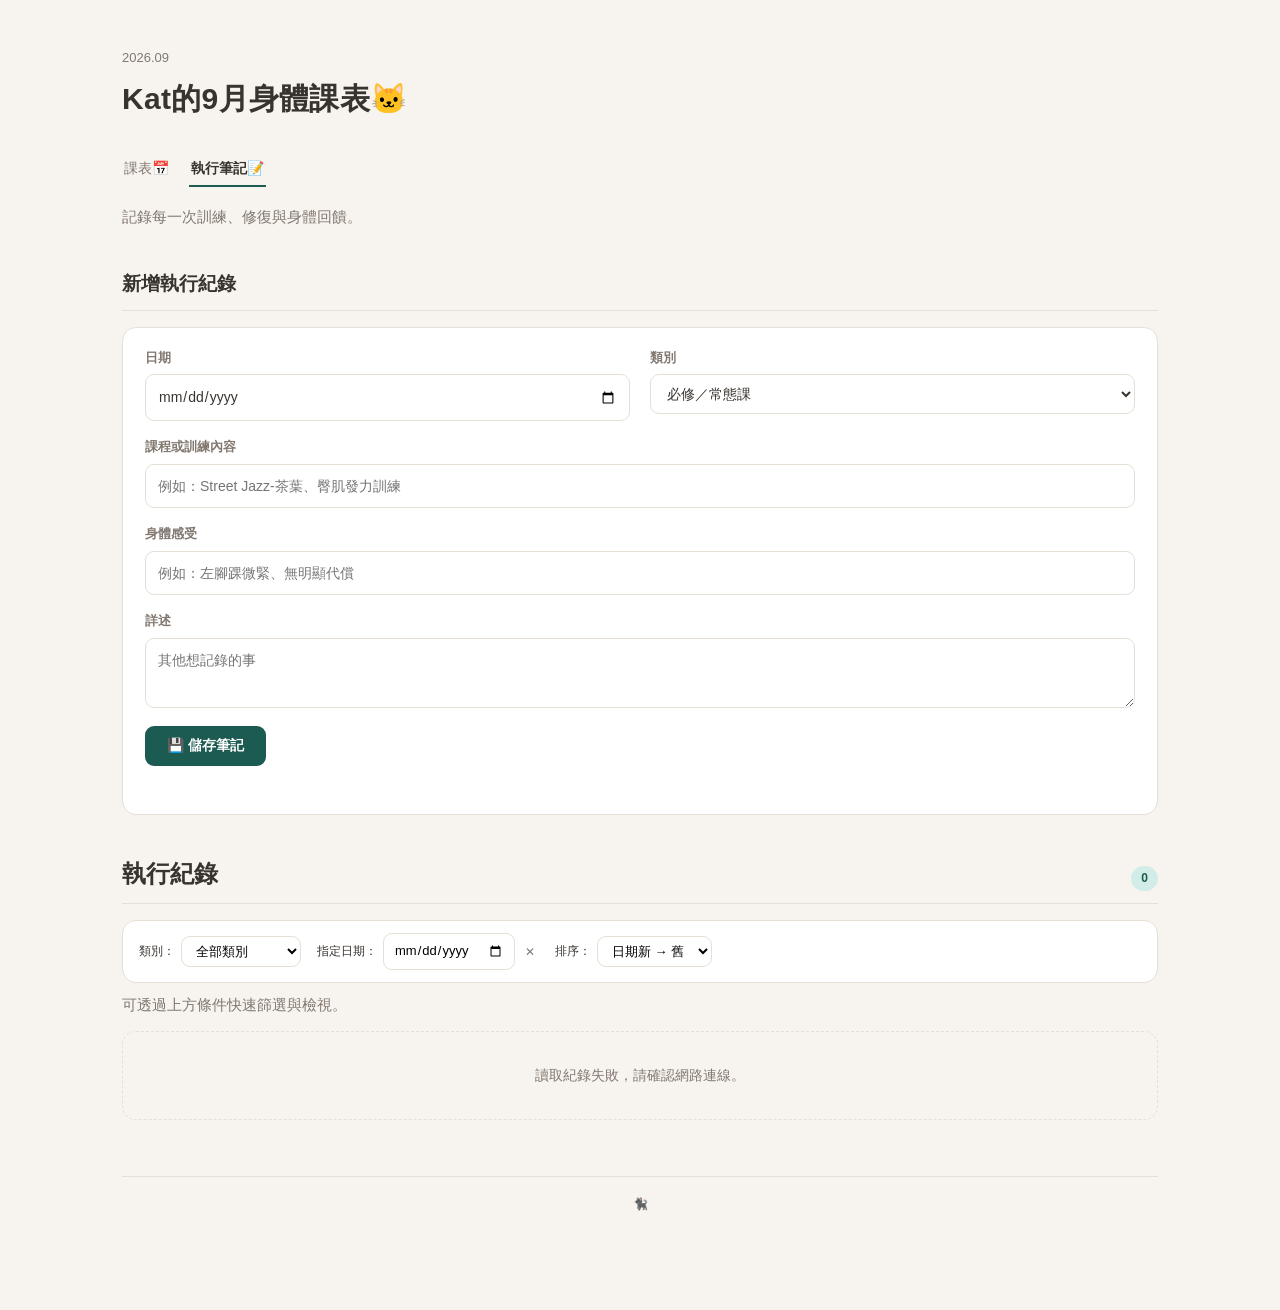
==== commit 52fe712b: "Update notes.html" ====
--- a/notes.html
+++ b/notes.html
@@ -151,7 +151,7 @@
   .record-row { font-size: 14px; margin: 4px 0; }
   .record-row .k { color: var(--ink-soft); margin-right: 6px; }
   .status-msg { font-size: 13px; margin-top: 10px; min-height: 18px; }
-  .status-msg.error { color: var(--eval); }
+  .status-msg.error { color: var(--compete); }
   .status-msg.ok { color: var(--required); }
 
   @media (max-width: 760px) {
@@ -185,10 +185,10 @@
             <label for="f-category">類別</label>
             <select id="f-category">
               <option value="必修／常態課">必修／常態課</option>
-              <option value="練比賽">練比賽</option>
-              <option value="培訓課">培訓課</option>
-              <option value="培訓個人考核">培訓個人考核</option>
-              <option value="休息日（復健修復日）">休息日（復健修復日）</option>
+              <option value="比賽排練">比賽排練</option>
+              <option value="培訓">培訓</option>
+              <option value="自主練習">自主練習</option>
+              <option value="身體修復">身體修復</option>
               <option value="比賽">比賽</option>
             </select>
           </div>
@@ -224,10 +224,10 @@
         <select id="filter-category">
           <option value="">全部類別</option>
           <option value="必修／常態課">必修／常態課</option>
-          <option value="練比賽">練比賽</option>
-          <option value="培訓課">培訓課</option>
-          <option value="培訓個人考核">培訓個人考核</option>
-          <option value="休息日（復健修復日）">休息日（復健修復日）</option>
+          <option value="比賽排練">比賽排練</option>
+          <option value="培訓">培訓</option>
+          <option value="自主練習">自主練習</option>
+          <option value="身體修復">身體修復</option>
           <option value="比賽">比賽</option>
         </select>
       </div>
@@ -281,10 +281,10 @@
 
 function categoryClass(cat) {
   if (cat.includes('必修')) return 'required';
-  if (cat.includes('練比賽')) return 'compete';
-  if (cat.includes('培訓課')) return 'training';
-  if (cat.includes('考核')) return 'eval';
-  if (cat.includes('休息')) return 'rest';
+  if (cat.includes('比賽排練')) return 'compete';
+  if (cat.includes('培訓')) return 'training';
+  if (cat.includes('自主練習')) return 'selfpractice';
+  if (cat.includes('身體修復')) return 'bodyrecovery';
   if (cat.includes('比賽')) return 'match';
   return 'required';
 }
@@ -294,8 +294,12 @@
 function formatDateDisplay(dateStr) {
   if (!dateStr) return '';
   const cleanStr = String(dateStr).substring(0, 10);
-  const [y, m, d] = cleanStr.split('-').map(Number);
-  if (!y || !m || !d) return cleanStr;
+  const parts = cleanStr.split('-');
+  if (parts.length !== 3) return cleanStr;
+  
+  const y = Number(parts[0]);
+  const m = Number(parts[1]);
+  const d = Number(parts[2]);
 
   const dateObj = new Date(y, m - 1, d);
   const weekday = WEEKDAY_LABELS[dateObj.getDay()] || '';
@@ -311,7 +315,6 @@
   const selectedDate = filterDateEl.value;
   const sortOrder = sortOrderEl.value;
 
-  // 1. 篩選（類別 + 指定日期）
   let filtered = allRecords.filter(r => {
     if (selectedCategory && r.category !== selectedCategory) return false;
     if (selectedDate) {
@@ -321,7 +324,6 @@
     return true;
   });
 
-  // 2. 排序
   filtered.sort((a, b) => {
     if (sortOrder === 'asc') {
       return a.date > b.date ? 1 : -1;
@@ -350,10 +352,10 @@
               <label>類別</label>
               <select id="edit-category-${r.id}">
                 <option value="必修／常態課" ${r.category === '必修／常態課' ? 'selected' : ''}>必修／常態課</option>
-                <option value="練比賽" ${r.category === '練比賽' ? 'selected' : ''}>練比賽</option>
-                <option value="培訓課" ${r.category === '培訓課' ? 'selected' : ''}>培訓課</option>
-                <option value="培訓個人考核" ${r.category === '培訓個人考核' ? 'selected' : ''}>培訓個人考核</option>
-                <option value="休息日（復健修復日）" ${r.category === '休息日（復健修復日）' ? 'selected' : ''}>休息日（復健修復日）</option>
+                <option value="比賽排練" ${r.category === '比賽排練' ? 'selected' : ''}>比賽排練</option>
+                <option value="培訓" ${r.category === '培訓' ? 'selected' : ''}>培訓</option>
+                <option value="自主練習" ${r.category === '自主練習' ? 'selected' : ''}>自主練習</option>
+                <option value="身體修復" ${r.category === '身體修復' ? 'selected' : ''}>身體修復</option>
                 <option value="比賽" ${r.category === '比賽' ? 'selected' : ''}>比賽</option>
               </select>
             </div>
@@ -500,12 +502,10 @@
   }
 }
 
-// 監聽篩選、指定日期與排序變動
 filterCategoryEl.addEventListener('change', renderRecords);
 filterDateEl.addEventListener('change', renderRecords);
 sortOrderEl.addEventListener('change', renderRecords);
 
-// 清除指定日期按鈕
 clearDateBtn.addEventListener('click', () => {
   filterDateEl.value = '';
   renderRecords();
--- a/style.css
+++ b/style.css
@@ -3,31 +3,37 @@
    ========================================================================== */
 
 :root {
-  --bg: #f7f4ef;          /* 溫暖的奶油杏白 */
-  --card-bg: #ffffff;     /* 卡片純白 */
+  --bg: #f7f4ef;         /* 溫暖的奶油杏白 */
+  --card-bg: #ffffff;      /* 卡片純白 */
   --card-border: #e6dfd5; /* 暖調灰邊框 */
   --ink: #38332e;         /* 深可可色字體 */
   --ink-soft: #827870;    /* 次要文字 */
 
-  /* 高對比、色彩分明且不撞色的人氣標籤色彩 */
-  --required: #1b5b52;      /* 必修／常態課：深松石綠 */
+  /* 8 種分類獨立不撞色配置：保留松石綠，其餘全面错開色相與明度 */
+  --required: #1b5b52;       /* 1. 必修／常態課：深松石綠 */
   --required-bg: #d2ede7;
   
-  --compete: #b83265;       /* 練比賽：桃粉色 */
+  --compete: #b83265;        /* 2. 練比賽：桃粉紅 */
   --compete-bg: #fce4ed;
   
-  --training: #285494;      /* 培訓課：海軍藍 */
+  --training: #285494;       /* 3. 培訓課：海軍藍 */
   --training-bg: #e2ecfd;
   
-  --eval: #6b3fa0;          /* 培訓個人考核：神祕質感紫 */
-  --eval-bg: #ece2f5;       /* 培訓個人考核背景：淺粉紫 */
+  --eval: #6b3fa0;           /* 4. 培訓個人考核：神祕質感紫 */
+  --eval-bg: #ece2f5;
+
+  --selfpractice: #238baf;   /* 5. 自主練習：青藍色（與培訓、修復區隔） */
+  --selfpractice-bg: #e0f4fa;
+
+  --bodyrecovery: #558b2f;   /* 身體修復：自然草綠／抹茶綠 */
+  --bodyrecovery-bg: #f0f7ec;
   
-  --rest: #37434f;          /* 休息日文字：深石板藍灰 */
-  --rest-bg: #cfd6de;       /* 休息日整格背景：有感的灰藍色 */
-  --rest-border: #b0bcc8;   /* 休息日整格邊框 */
+  --rest: #37434f;           /* 7. 休息日文字：深石板藍灰 */
+  --rest-bg: #cfd6de;        /* 休息日整格背景：有感的灰藍色 */
+  --rest-border: #b0bcc8;    /* 休息日整格邊框 */
   
-  --match: #c46210;         /* 比賽：鮮明亮橘色 */
-  --match-bg: #faeade;
+  --match: #bc6c25;          /* 8. 比賽：琥珀暖黃棕 */
+  --match-bg: #fcf4ec;
 
   --warn-bg: #f7eae5;
   --warn-ink: #994c42;
@@ -190,6 +196,8 @@
 .dot.compete { background: var(--compete); }
 .dot.training { background: var(--training); }
 .dot.eval { background: var(--eval); }
+.dot.selfpractice { background: var(--selfpractice); }
+.dot.bodyrecovery { background: var(--bodyrecovery); }
 .dot.rest { background: var(--rest); }
 .dot.match { background: var(--match); }
 
@@ -281,6 +289,8 @@
 .tag.compete { background: var(--compete-bg); color: var(--compete); }
 .tag.training { background: var(--training-bg); color: var(--training); }
 .tag.eval { background: var(--eval-bg); color: var(--eval); }
+.tag.selfpractice { background: var(--selfpractice-bg); color: var(--selfpractice); }
+.tag.bodyrecovery { background: var(--bodyrecovery-bg); color: var(--bodyrecovery); }
 .tag.rest { background: transparent; color: var(--rest); font-weight: 700; padding: 2px 0; }
 .tag.match { background: var(--match-bg); color: var(--match); }
 
@@ -343,28 +353,41 @@
 }
 
 .tag-wrap {
-  display: inline-flex;
+  display: flex;
   align-items: center;
-  gap: 5px;
+  justify-content: space-between;
+  gap: 4px;
   width: 100%;
 }
 
+.tag-actions {
+  display: flex;
+  gap: 2px;
+  flex-shrink: 0;
+}
+
+.tag-order-btn,
 .tag-remove {
   border: none;
-  background: rgba(0, 0, 0, 0.18);
-  color: #fff;
-  width: 15px;
-  height: 15px;
+  background: rgba(0, 0, 0, 0.12);
+  color: var(--ink);
+  width: 16px;
+  height: 16px;
   border-radius: 50%;
-  font-size: 10px;
-  line-height: 15px;
+  font-size: 9px;
+  line-height: 16px;
   text-align: center;
   cursor: pointer;
   padding: 0;
-  flex-shrink: 0;
-}
-
-.tag-remove:hover { background: rgba(0, 0, 0, 0.32); }
+  display: inline-flex;
+  align-items: center;
+  justify-content: center;
+}
+
+.tag-order-btn:hover,
+.tag-remove:hover { background: rgba(0, 0, 0, 0.28); color: #fff; }
+.tag-remove { background: rgba(184, 50, 101, 0.2); color: var(--compete); }
+.tag-remove:hover { background: var(--compete); color: #fff; }
 
 .add-tag-btn {
   align-self: flex-start;
